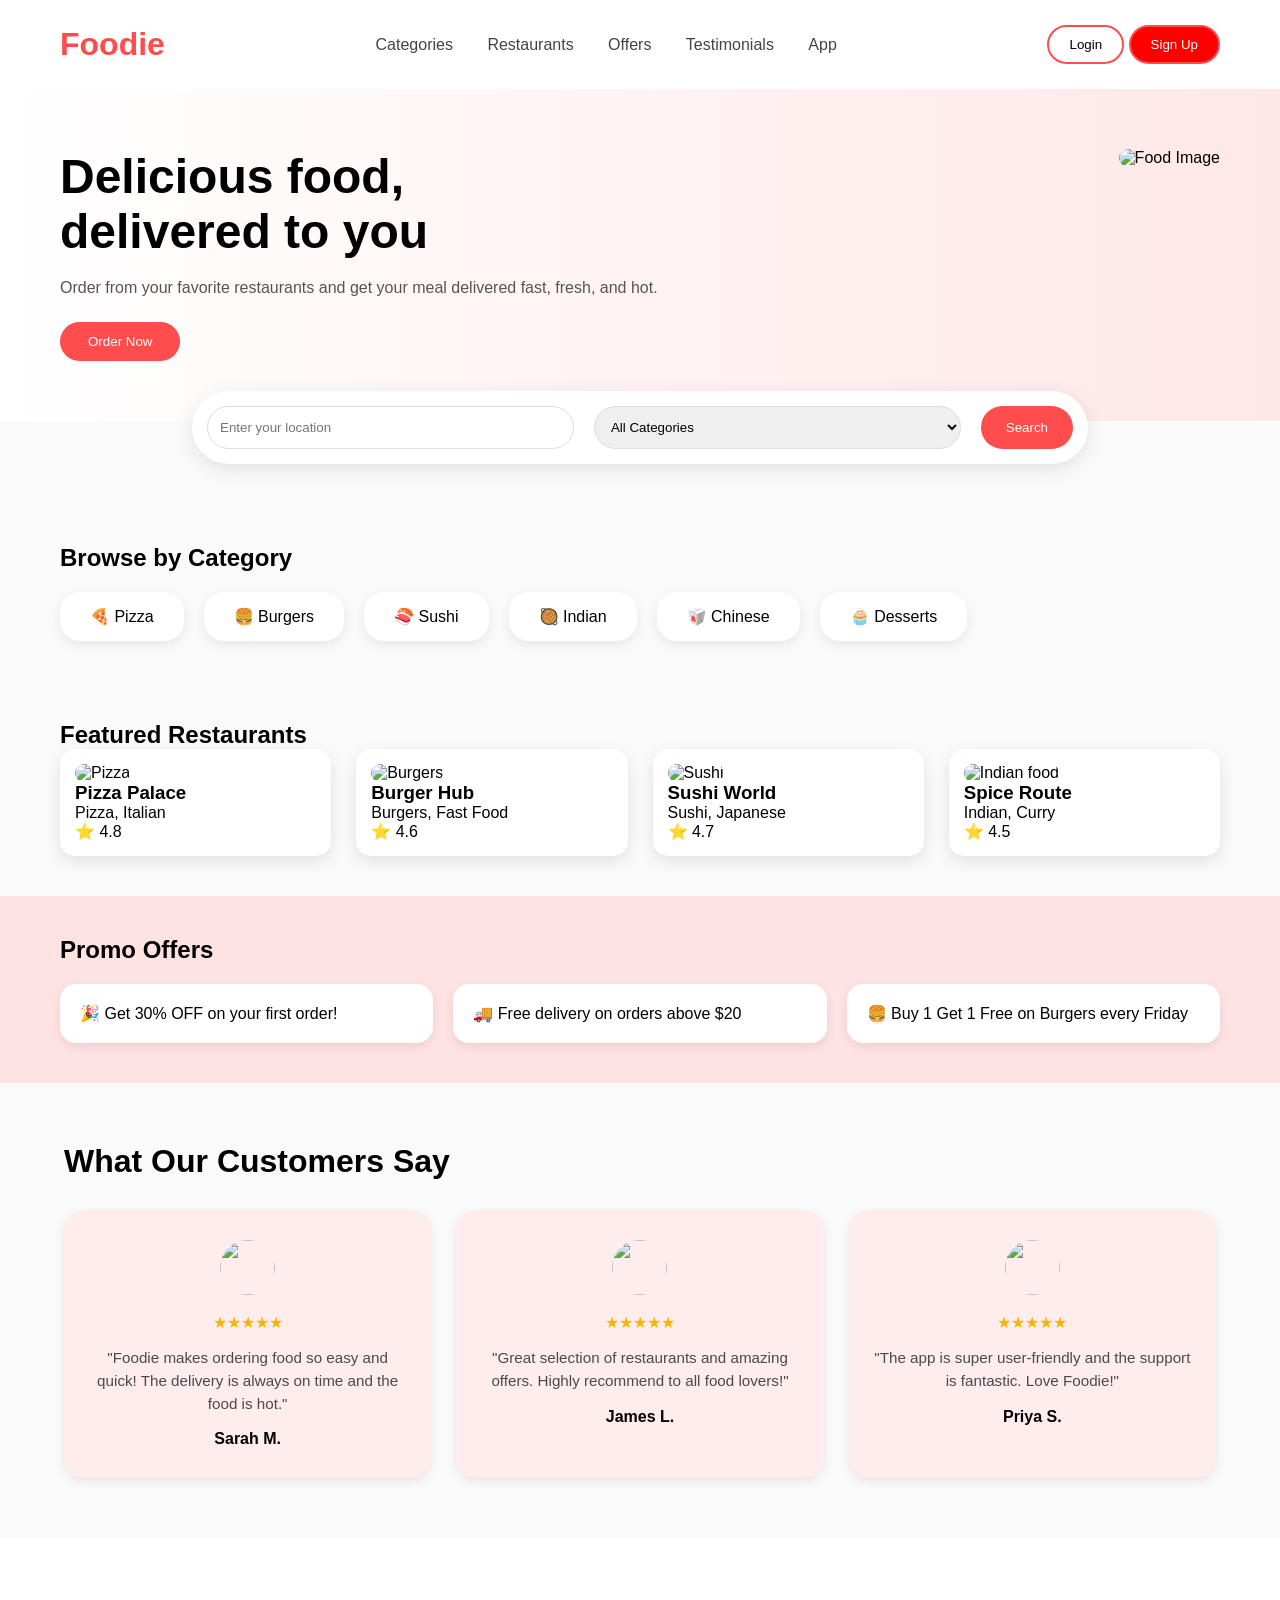
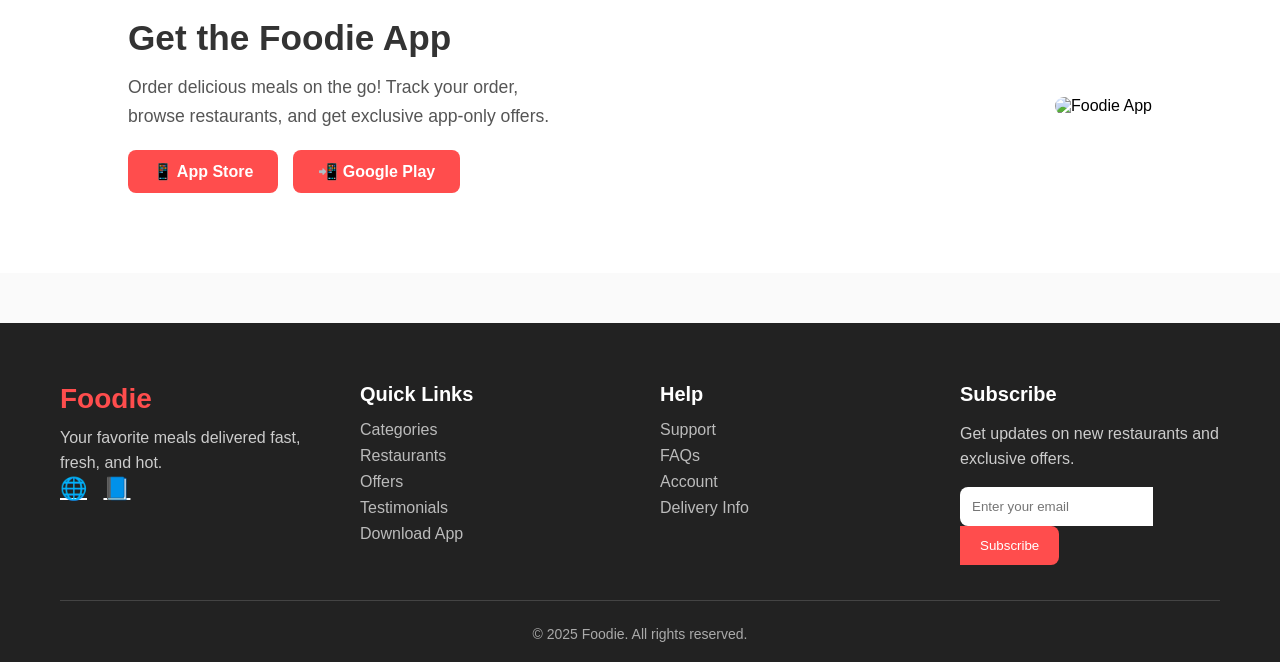
==== Capstone Project/index.html @ f22128d6 "Add files via upload" ====
<!DOCTYPE html>
<html lang="en">
<head>
    <meta charset="UTF-8">
    <meta name="viewport" content="width=device-width, initial-scale=1.0">
    <title>Foodie - Delicious food delivered to you</title>
    <link rel="stylesheet" href="style.css">
</head>

<body>

    <!-- Navbar -->
    <header>
        <div class="logo">Foodie</div>
        <nav>
            <a href="#category">Categories</a>
            <a href="#restaurant">Restaurants</a>
            <a href="#offers">Offers</a>
            <a href="#testimonials">Testimonials</a>
            <a href="#app">App</a>
        </nav>
        <div class="auth-buttons">
            <button class="login">Login</button>
            <button class="signup">Sign Up</button>
        </div>
    </header>

    <!-- Hero Section -->
    <section class="hero fade-in">
        <div class="hero-text slide-left">
            <h1>Delicious food, <br> delivered to you</h1>
            <p>Order from your favorite restaurants and get your meal delivered fast, fresh, and hot.</p>
            <button class="order-btn">Order Now</button>
        </div>

        <div class="hero-img slide-right">
            <img src="food.jpeg" alt="Food Image">
        </div>
    </section>

    <!-- Search Bar -->
    <div class="search-box fade-in" id="search">
        <input type="text" placeholder="Enter your location">
        <select>
            <option>All Categories</option>
            <option>Pizza</option>
            <option>Burgers</option>
            <option>Sushi</option>
        </select>
        <button class="search-btn">Search</button>
    </div>

    <!-- Browse by Category -->
    <section class="categories" id="category">
        <h2 class="fade-in">Browse by Category</h2>

        <div class="category-list fade-in">
            <div class="category-card hover-pop">🍕 Pizza</div>
            <div class="category-card hover-pop">🍔 Burgers</div>
            <div class="category-card hover-pop">🍣 Sushi</div>
            <div class="category-card hover-pop">🥘 Indian</div>
            <div class="category-card hover-pop">🥡 Chinese</div>
            <div class="category-card hover-pop">🧁 Desserts</div>
        </div>
    </section>

    <!-- Featured Restaurants -->
    <section class="restaurants" id="restaurant">
        <h2 class="fade-in">Featured Restaurants</h2>

        <div class="restaurant-grid fade-in">

            <div class="restaurant-card hover-up">
                <img src="pizza.jpeg" alt="Pizza">
                <h3>Pizza Palace</h3>
                <p>Pizza, Italian</p>
                <span class="rating">⭐ 4.8</span>
            </div>

            <div class="restaurant-card hover-up">
                <img src="burger.jpeg" alt="Burgers">
                <h3>Burger Hub</h3>
                <p>Burgers, Fast Food</p>
                <span class="rating">⭐ 4.6</span>
            </div>

            <div class="restaurant-card hover-up">
                <img src="sushi.jpeg" alt="Sushi">
                <h3>Sushi World</h3>
                <p>Sushi, Japanese</p>
                <span class="rating">⭐ 4.7</span>
            </div>

            <div class="restaurant-card hover-up">
                <img src="indian.jpeg" alt="Indian food">
                <h3>Spice Route</h3>
                <p>Indian, Curry</p>
                <span class="rating">⭐ 4.5</span>
            </div>

        </div>
    </section>

    <!-- Promo Offers -->
    <section class="promo-section fade-in" id="offers">
        <h2>Promo Offers</h2>
        <div class="promo-grid">

            <div class="promo-card hover-up">
                🎉 Get 30% OFF on your first order!
            </div>

            <div class="promo-card hover-up">
                🚚 Free delivery on orders above $20
            </div>

            <div class="promo-card hover-up">
                🍔 Buy 1 Get 1 Free on Burgers every Friday
            </div>

        </div>
    </section>

    <section class="testimonials" id="testimonials">
    <h2>What Our Customers Say</h2>

    <div class="testimonial-grid">

        <div class="testimonial-card">
            <img src="women1.jpg" class="user-img">
            <div class="stars">★★★★★</div>
            <p>"Foodie makes ordering food so easy and quick!  
            The delivery is always on time and the food is hot."</p>
            <h4>Sarah M.</h4>
        </div>

        <div class="testimonial-card">
            <img src="man.jpg" class="user-img">
            <div class="stars">★★★★★</div>
            <p>"Great selection of restaurants and amazing offers.  
            Highly recommend to all food lovers!"</p>
            <h4>James L.</h4>
        </div>

        <div class="testimonial-card">
            <img src="women2.jpg" class="user-img">
            <div class="stars">★★★★★</div>
            <p>"The app is super user-friendly and the support is fantastic.  
            Love Foodie!"</p>
            <h4>Priya S.</h4>
        </div>

    </div>
</section>
    <!-- App -->
    <section class="app-section" id="app">
        <div class="app-content">
            <h2>Get the Foodie App</h2>
            <p>Order delicious meals on the go! Track your order, browse restaurants, and get exclusive app-only offers.</p>

            <div class="store-buttons">
                <a href="#" class="store-btn">📱 App Store</a>
                <a href="#" class="store-btn">📲 Google Play</a>
            </div>
        </div>

        <div class="app-image">
            <img src="app.jpg" alt="Foodie App">
        </div>
    </section>


    <!-- Footer -->
    <footer class="footer fade-in">
    <div class="footer-container">

        <!-- Column 1 -->
        <div class="footer-col">
            <h3>Foodie</h3>
            <p>Your favorite meals delivered fast, fresh, and hot.</p>
            <div class="social-icons">
                <a href="#search">🌐</a>
                <a href="#app">📘</a> 
            </div>
        </div>

        <!-- Column 2 -->
        <div class="footer-col">
            <h4>Quick Links</h4>
            <ul>
                <li><a href="#category">Categories</a></li>
                <li><a href="#restaurant">Restaurants</a></li>
                <li><a href="#offers">Offers</a></li>
                <li><a href="#testimonials">Testimonials</a></li>
                <li><a href="#app">Download App</a></li>
            </ul>
        </div>

        <!-- Column 3 -->
        <div class="footer-col">
            <h4>Help</h4>
            <ul>
                <li><a href="#">Support</a></li>
                <li><a href="#">FAQs</a></li>
                <li><a href="#">Account</a></li>
                <li><a href="#">Delivery Info</a></li>
            </ul>
        </div>

        <!-- Column 4 -->
        <div class="footer-col">
            <h4>Subscribe</h4>
            <p>Get updates on new restaurants and exclusive offers.</p>

            <div class="subscribe-box">
                <form>
                <input type="email" placeholder="Enter your email" required>
                <button type="submit">Subscribe</button>
                </form>
            </div>
        </div>

    </div>

    <div class="footer-bottom">
        © 2025 Foodie. All rights reserved.
    </div>
</footer>


</body>
</html>
---- Capstone Project/style.css ----
* {
    margin: 0;
    padding: 0;
    box-sizing: border-box;
    font-family: "Poppins", sans-serif;
}

body {
    background: #fafafa;
}

/* Header */
header {
    display: flex;
    justify-content: space-between;
    align-items: center;
    padding: 25px 60px;
    background: #fff;
    position: sticky;
    top: 0;
    z-index: 10;
}

.logo {
    font-size: 32px;
    font-weight: 700;
    color: #ff4d4d;
}

nav a {
    margin: 0 15px;
    text-decoration: none;
    color: #444;
    font-size: 16px;
    position: relative;
    transition: 0.3s;
}

/* animation */
nav a::after {
    content: "";
    position: absolute;
    width: 0;
    height: 2px;
    background: #ff4d4d;
    bottom: -4px;
    left: 0;
    transition: 0.3s;
}
nav a:hover::after {
    width: 100%;
}

/* Auth buttons */
.login, .signup {
    padding: 10px 20px;
    border-radius: 25px;
    border: 2px solid #ff4d4d;
    background: white;
    cursor: pointer;
    transition: 0.3s;
}
.signup {
    background: red;
    color:white;
}
.login:hover {
    background: white;
}
.signup:hover {
    transform: scale(1.05);
}

/* Hero Section */
.hero {
    display: flex;
    justify-content: space-between;
    padding: 60px;
    background: linear-gradient(to right, white, #ffe7e7);
}
.hero-text h1 {
    font-size: 48px;
    margin-bottom: 20px;
}
.hero-text p {
    margin-bottom: 25px;
    color: #555;
}
.order-btn {
    padding: 12px 28px;
    background: #ff4d4d;
    color: white;
    border-radius: 25px;
    border: none;
    cursor: pointer;
    transition: 0.3s;
}
.order-btn:hover {
    transform: translateY(-3px);
}

/* Image Animations */
.hero-img img {
    width: 430px;
    border-radius: 20px;
    transition: 0.4s;
}
.hero-img img:hover {
    transform: scale(1.05);
}

/* Search */
.search-box {
    display: flex;
    background: white;
    width: 70%;
    margin: -30px auto 40px;
    padding: 15px;
    border-radius: 40px;
    box-shadow: 0 5px 20px rgba(0,0,0,0.1);
    gap: 20px;
}
.search-box input, 
.search-box select {
    padding: 12px;
    flex: 1;
    border-radius: 30px;
    border: 1px solid #ddd;
    transition: 0.3s;
}
.search-box input:focus,
.search-box select:focus {
    border-color: #ff4d4d;
    box-shadow: 0 0 8px rgba(255, 77, 77, 0.3);
}

/* Search Btn */
.search-btn {
    padding: 12px 25px;
    border: none;
    border-radius: 25px;
    background: #ff4d4d;
    color: white;
    cursor: pointer;
    transition: 0.3s;
}
.search-btn:hover {
    transform: scale(1.05);
}

/* Categories */
.categories {
    padding: 40px 60px;
}
.category-list {
    display: flex;
    gap: 20px;
    padding-top: 20px;
}
.category-card {
    background: white;
    padding: 15px 30px;
    border-radius: 20px;
    box-shadow: 0 4px 12px rgba(0,0,0,0.08);
    cursor: pointer;
    transition: 0.3s;
}
.hover-pop:hover {
    transform: scale(1.1);
    box-shadow: 0 6px 18px rgba(255, 77, 77, 0.3);
}

/* Restaurants */
.restaurants {
    padding: 40px 60px;
}
.restaurant-grid {
    display: grid;
    grid-template-columns: repeat(4, 1fr);
    gap: 25px;
}
.restaurant-card {
    background: white;
    padding: 15px;
    border-radius: 15px;
    box-shadow: 0 5px 15px rgba(0,0,0,0.1);
    transition: 0.3s;
}
.hover-up:hover {
    transform: translateY(-8px);
    box-shadow: 0 12px 25px rgba(0,0,0,0.2);
}
.restaurant-card img {
    width: 100%;
    height: 150px;
    border-radius: 12px;
    object-fit: cover;
    transition: 0.3s;
}
.restaurant-card img:hover {
    transform: scale(1.05);
}

/* Promo */
.promo-section {
    padding: 40px 60px;
    background: #ffe2e2;
}
.promo-grid {
    display: flex;
    gap: 20px;
    padding-top: 20px;
}
.promo-card {
    flex: 1;
    background: white;
    padding: 20px;
    border-radius: 16px;
    box-shadow: 0 4px 12px rgba(0,0,0,0.08);
    transition: 0.3s;
}

.testimonials {
    padding: 60px 5%;
    text-align: left;
}

.testimonials h2 {
    font-size: 2rem;
    font-weight: 700;
    margin-bottom: 30px;
}

.testimonial-grid {
    display: grid;
    grid-template-columns: repeat(3, 1fr);
    gap: 25px;
}

.testimonial-card {
    background: #ffecec;
    padding: 30px 25px;
    border-radius: 20px;
    text-align: center;
    box-shadow: 0 4px 10px rgba(0,0,0,0.08);
    transition: 0.3s ease;
}

.testimonial-card:hover {
    transform: translateY(-8px);
}

.user-img {
    width: 55px;
    height: 55px;
    border-radius: 50%;
    object-fit: cover;
    margin-bottom: 10px;
}

.stars {
    color: #f7b500;
    font-size: 1rem;
    margin: 8px 0;
}

.testimonial-card p {
    font-size: 0.95rem;
    line-height: 1.5;
    color: #4a4a4a;
    margin: 15px 0;
}

.testimonial-card h4 {
    font-weight: 600;
    margin-top: 10px;
}


/* Fade/Slide Animations */
.fade-in {
    animation: fadeIn 1.2s ease forwards;
}
.slide-left {
    animation: slideLeft 1s ease;
}
.slide-right {
    animation: slideRight 1s ease;
}

@keyframes fadeIn {
    from { opacity: 0; transform: translateY(20px); }
    to   { opacity: 1; transform: translateY(0); }
}
@keyframes slideLeft {
    from { opacity: 0; transform: translateX(-60px); }
    to   { opacity: 1; transform: translateX(0); }
}
@keyframes slideRight {
    from { opacity: 0; transform: translateX(60px); }
    to   { opacity: 1; transform: translateX(0); }

}

/* ---------------- APP SECTION ---------------- */
.app-section {
    display: flex;
    align-items: center;
    justify-content: space-between;
    padding: 80px 10%;
    background: #fff;
    gap: 40px;
}

.app-content h2 {
    font-size: 2.2rem;
    margin-bottom: 15px;
    color: #333;
}

.app-content p {
    font-size: 1.1rem;
    color: #555;
    max-width: 450px;
    line-height: 1.6;
}

/* Store buttons */
.store-buttons {
    margin-top: 20px;
    display: flex;
    gap: 15px;
}

.store-btn {
    padding: 12px 25px;
    border-radius: 8px;
    background: #ff4d4d;
    color: white;
    text-decoration: none;
    font-weight: 600;
    transition: 0.3s ease;
}

.store-btn:hover {
    background: #e63636;
    transform: translateY(-3px);
}

/* App image */
.app-image img {
    width: 300px;
    max-width: 100%;
    border-radius: 20px;
    animation: float 3s ease-in-out infinite;
}

/* Floating animation */
@keyframes float {
    0% { transform: translateY(0); }
    50% { transform: translateY(-10px); }
    100% { transform: translateY(0); }
}

/* Footer */
.footer {
    background: #222;
    color: #eee;
    padding: 60px 60px 20px;
    margin-top: 50px;
}

.footer-container {
    display: grid;
    grid-template-columns: repeat(4, 1fr);
    gap: 40px;
}

.footer-col h3 {
    font-size: 28px;
    color: #ff4d4d;
}

.footer-col h4 {
    font-size: 20px;
    margin-bottom: 15px;
    color: #fff;
}

.footer-col p {
    color: #ccc;
    line-height: 1.6;
    margin-top: 10px;
}

/* Footer Links */
.footer-col ul {
    list-style: none;
}
.footer-col ul li {
    margin: 8px 0;
}
.footer-col ul li a {
    text-decoration: none;
    color: #bbb;
    transition: 0.3s;
}
.footer-col ul li a:hover {
    color: #ff4d4d;
    padding-left: 5px;
}

/* Social Icons */
.social-icons a {
    font-size: 22px;
    margin-right: 12px;
    color: #fff;
    transition: 0.3s;
}
.social-icons a:hover {
    color: #ff4d4d;
    transform: scale(1.2);
}

/* Subscribe Box */
.subscribe-box {
    display: flex;
    margin-top: 15px;
}
.subscribe-box input {
    padding: 12px;
    flex: 1;
    border: none;
    outline: none;
    border-radius: 8px 0 0 8px;
}
.subscribe-box button {
    padding: 12px 20px;
    border: none;
    background: #ff4d4d;
    color: #fff;
    border-radius: 0 8px 8px 0;
    cursor: pointer;
    transition: 0.3s;
}
.subscribe-box button:hover {
    background: #ff2a2a;
    transform: scale(1.05);
}

/* Footer bottom */
.footer-bottom {
    text-align: center;
    padding-top: 25px;
    margin-top: 35px;
    border-top: 1px solid #444;
    color: #aaa;
    font-size: 14px;
}

/* Responsive */

/* ===== Mobile (≤480px) ===== */
@media (max-width: 480px) {
    .hero-text h1 { font-size: 32px; }
    .hero-img img { width: 90%; }

    .footer-container {
        grid-template-columns: 1fr;
        text-align: center;
    }

    .subscribe-box { flex-direction: column; }
}

/* ===== Tablet (≤768px) ===== */
@media (max-width: 768px) {

    header {
        flex-direction: column;
        text-align: center;
        gap: 15px;
        padding: 20px;
    }

    .hero {
        flex-direction: column;
        text-align: center;
        padding: 40px 20px;
    }

    .search-box {
        flex-direction: column;
        width: 90%;
    }

    .promo-grid,
    .category-list {
        flex-direction: column;
        flex-wrap: wrap;
    }

    /* collapse grids */
    .restaurant-grid,
    .testimonial-grid {
        grid-template-columns: 1fr;
    }

    .app-section {
        flex-direction: column;
        text-align: center;
    }

    .footer-container {
        grid-template-columns: repeat(2, 1fr);
    }
}

/* ===== Desktop (≥1024px) ===== */
@media (min-width: 1024px) {
    .restaurant-grid { grid-template-columns: repeat(4, 1fr); }
    .testimonial-grid { grid-template-columns: repeat(3, 1fr); }
}
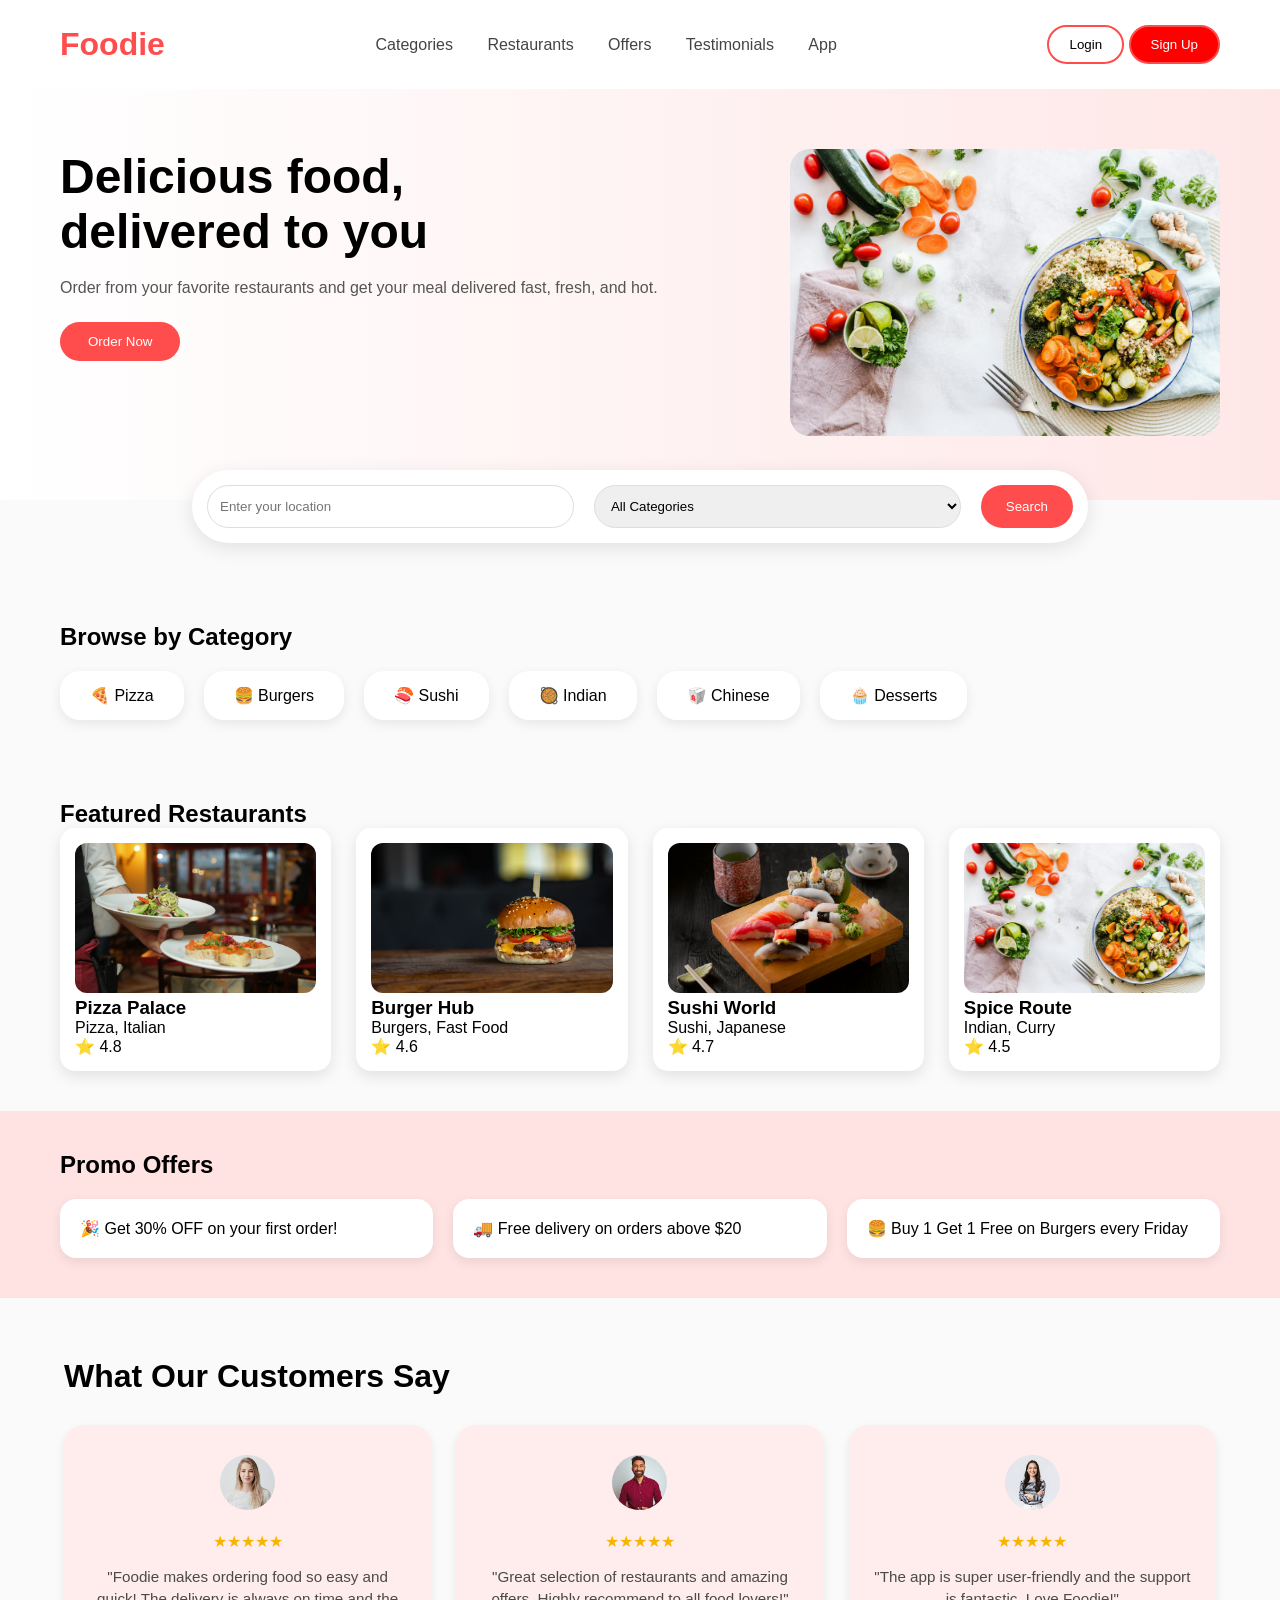
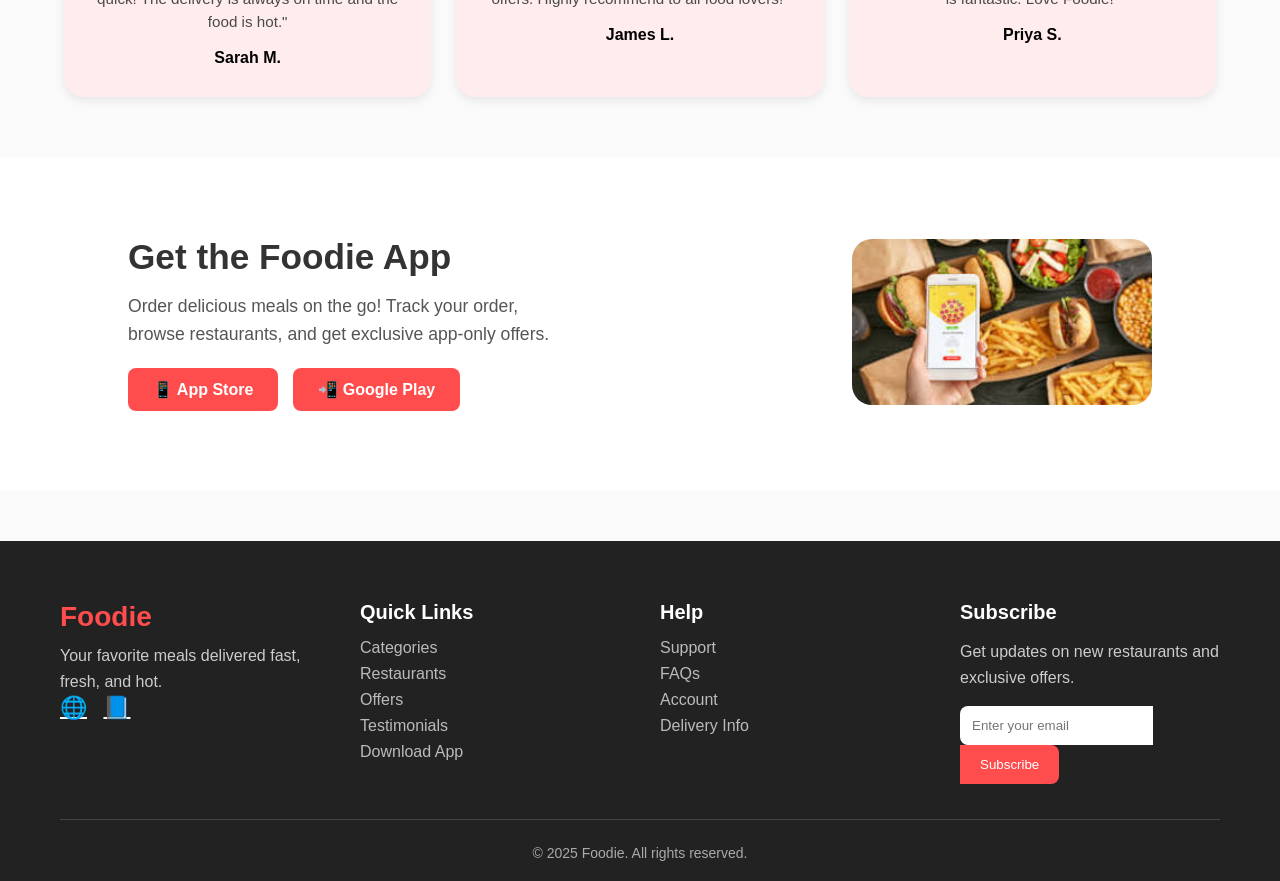
==== commit d8e21039: "Add files via upload" ====
--- a/Capstone Project/index.html
+++ b/Capstone Project/index.html
@@ -127,7 +127,7 @@
     <div class="testimonial-grid">
 
         <div class="testimonial-card">
-            <img src="women1.jpg" class="user-img">
+            <img src="women1.jpg" class="user-img" alt="customer">
             <div class="stars">★★★★★</div>
             <p>"Foodie makes ordering food so easy and quick!  
             The delivery is always on time and the food is hot."</p>
@@ -135,7 +135,7 @@
         </div>
 
         <div class="testimonial-card">
-            <img src="man.jpg" class="user-img">
+            <img src="man.jpg" class="user-img" alt="customer">
             <div class="stars">★★★★★</div>
             <p>"Great selection of restaurants and amazing offers.  
             Highly recommend to all food lovers!"</p>
@@ -143,7 +143,7 @@
         </div>
 
         <div class="testimonial-card">
-            <img src="women2.jpg" class="user-img">
+            <img src="women2.jpg" class="user-img" alt="customer">
             <div class="stars">★★★★★</div>
             <p>"The app is super user-friendly and the support is fantastic.  
             Love Foodie!"</p>
